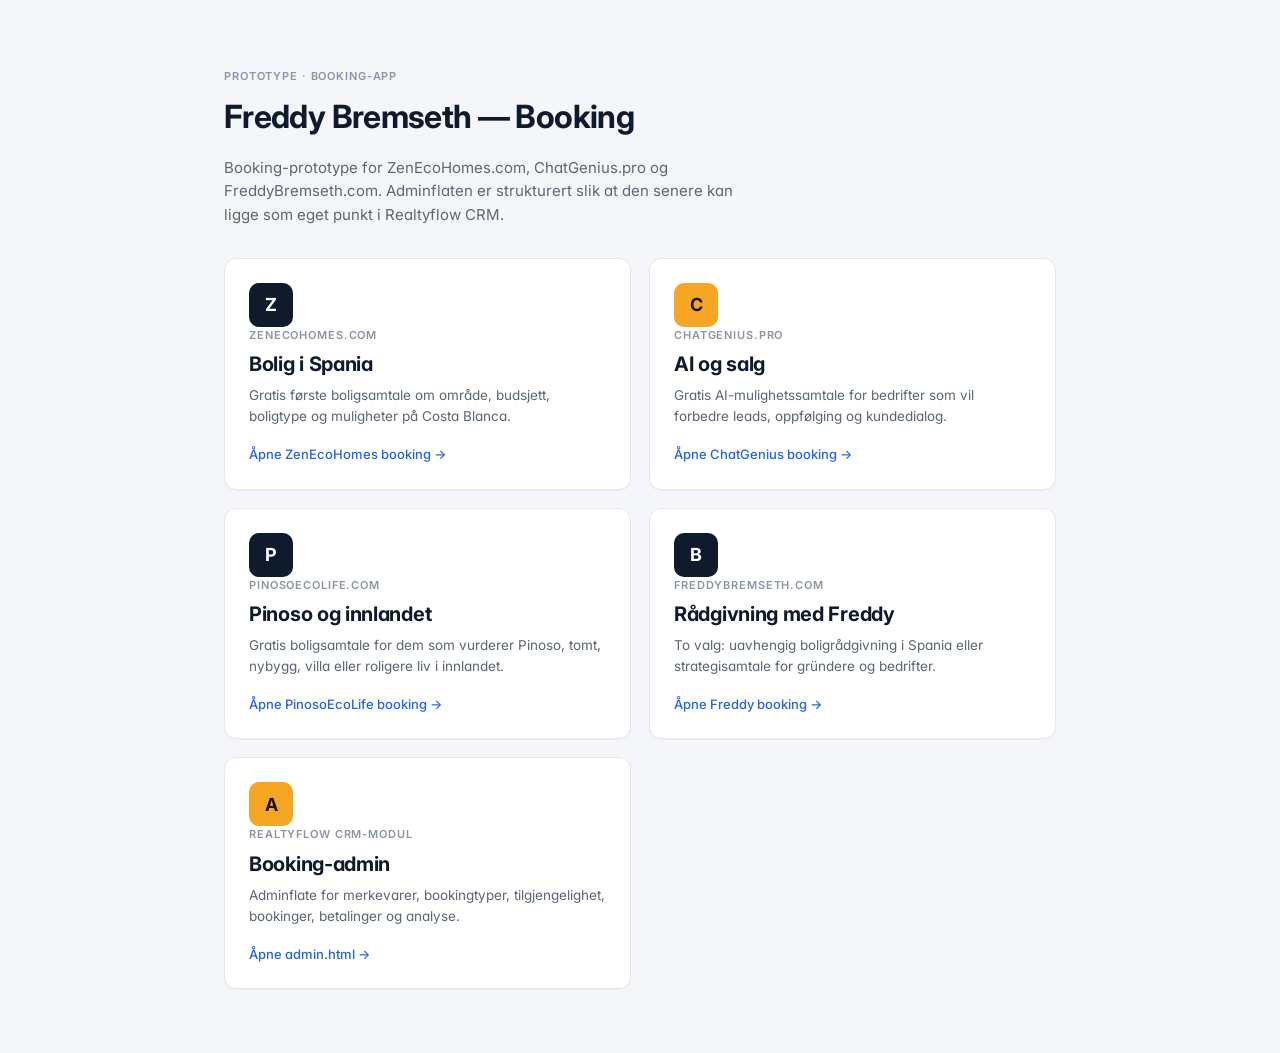
==== index.html @ 7c1a0ae8 "Initial appointment booking app" ====
<!doctype html>
<html lang="no">
<head>
<meta charset="utf-8"/>
<meta name="viewport" content="width=device-width, initial-scale=1"/>
<title>Freddy Bremseth · Booking-prototyper</title>
<link rel="icon" href="data:,"/>
<link href="https://fonts.googleapis.com/css2?family=Inter:wght@400;500;600;700&display=swap" rel="stylesheet"/>
<link rel="stylesheet" href="styles.css"/>
<style>
.wrap { max-width: 880px; margin: 0 auto; padding: 64px 24px; }
.hero h1 { font-size: 32px; letter-spacing: -0.02em; margin: 8px 0; }
.hero p { font-size: 15px; color: var(--muted); max-width: 520px; line-height: 1.55; }
.cards { display: grid; grid-template-columns: repeat(2, 1fr); gap: 18px; margin-top: 32px; }
.tile { display: block; padding: 24px; text-decoration: none; color: var(--ink); transition: border-color 120ms ease, transform 120ms ease; }
.tile:hover { border-color: var(--ink); text-decoration: none; transform: translateY(-1px); }
.tile-eyebrow { font-size: 11px; font-weight: 600; color: var(--muted-2); text-transform: uppercase; letter-spacing: 0.08em; }
.tile-title { font-size: 20px; font-weight: 700; letter-spacing: -0.015em; margin: 6px 0 6px; }
.tile-sub { font-size: 13.5px; color: var(--muted); line-height: 1.55; }
.tile-foot { margin-top: 18px; font-size: 13px; color: var(--link); font-weight: 500; }
.tile-mark { width: 44px; height: 44px; border-radius: 10px; display: inline-flex; align-items: center; justify-content: center; font-weight: 700; font-size: 18px; }
.t-ink { background: var(--ink); color: #fff; }
.t-amber { background: var(--accent); color: var(--accent-ink); }
</style>
</head>
<body>
<div class="wrap">
  <div class="hero">
    <span class="eyebrow">Prototype · Booking-app</span>
    <h1>Freddy Bremseth — Booking</h1>
    <p>Booking-prototype for ZenEcoHomes.com, ChatGenius.pro og FreddyBremseth.com. Adminflaten er strukturert slik at den senere kan ligge som eget punkt i Realtyflow CRM.</p>
  </div>
  <div class="cards">
    <a class="tile card" href="zenecohomes.html">
      <span class="tile-mark t-ink">Z</span>
      <div class="tile-eyebrow">ZenEcoHomes.com</div>
      <div class="tile-title">Bolig i Spania</div>
      <div class="tile-sub">Gratis første boligsamtale om område, budsjett, boligtype og muligheter på Costa Blanca.</div>
      <div class="tile-foot">Åpne ZenEcoHomes booking →</div>
    </a>
    <a class="tile card" href="chatgenius.html">
      <span class="tile-mark t-amber">C</span>
      <div class="tile-eyebrow">ChatGenius.pro</div>
      <div class="tile-title">AI og salg</div>
      <div class="tile-sub">Gratis AI-mulighetssamtale for bedrifter som vil forbedre leads, oppfølging og kundedialog.</div>
      <div class="tile-foot">Åpne ChatGenius booking →</div>
    </a>
    <a class="tile card" href="pinosoecolife.html">
      <span class="tile-mark t-ink">P</span>
      <div class="tile-eyebrow">PinosoEcoLife.com</div>
      <div class="tile-title">Pinoso og innlandet</div>
      <div class="tile-sub">Gratis boligsamtale for dem som vurderer Pinoso, tomt, nybygg, villa eller roligere liv i innlandet.</div>
      <div class="tile-foot">Åpne PinosoEcoLife booking →</div>
    </a>
    <a class="tile card" href="booking.html">
      <span class="tile-mark t-ink">B</span>
      <div class="tile-eyebrow">FreddyBremseth.com</div>
      <div class="tile-title">Rådgivning med Freddy</div>
      <div class="tile-sub">To valg: uavhengig boligrådgivning i Spania eller strategisamtale for gründere og bedrifter.</div>
      <div class="tile-foot">Åpne Freddy booking →</div>
    </a>
    <a class="tile card" href="admin.html">
      <span class="tile-mark t-amber">A</span>
      <div class="tile-eyebrow">Realtyflow CRM-modul</div>
      <div class="tile-title">Booking-admin</div>
      <div class="tile-sub">Adminflate for merkevarer, bookingtyper, tilgjengelighet, bookinger, betalinger og analyse.</div>
      <div class="tile-foot">Åpne admin.html →</div>
    </a>
  </div>
</div>
</body>
</html>
---- styles.css ----
/* ------------------------------------------------------------------
   FreddyBremseth booking — shared styles
   Visual language: Acuity-style. Off-white canvas, white cards,
   navy primary, amber accent, soft borders.
------------------------------------------------------------------ */
:root {
  --bg: #F4F6F9;
  --bg-2: #EEF1F5;
  --card: #FFFFFF;
  --ink: #0F1B2D;            /* deep navy headings + buttons */
  --ink-2: #1F2A3D;
  --muted: #5B6776;
  --muted-2: #8B95A3;
  --line: #E4E8EE;
  --line-2: #EDF0F4;
  --accent: #F5A623;         /* amber CTA / paid badge */
  --accent-ink: #1A1300;
  --accent-soft: #FEF1DC;
  --green: #10B981;
  --green-soft: #DCFCE7;
  --green-ink: #166534;
  --pending: #F59E0B;
  --pending-soft: #FEF3C7;
  --pending-ink: #92400E;
  --link: #2563EB;
  --shadow-sm: 0 1px 2px rgba(15, 27, 45, 0.04);
  --shadow: 0 1px 3px rgba(15, 27, 45, 0.06), 0 1px 2px rgba(15, 27, 45, 0.04);
  --radius: 12px;
  --radius-sm: 8px;
}

* { box-sizing: border-box; }
html, body {
  margin: 0;
  background: var(--bg);
  color: var(--ink);
  font-family: 'Inter', -apple-system, BlinkMacSystemFont, 'Segoe UI', Roboto, sans-serif;
  font-feature-settings: 'cv11', 'ss01';
  -webkit-font-smoothing: antialiased;
  font-size: 14px;
  line-height: 1.5;
}

a { color: var(--link); text-decoration: none; }
a:hover { text-decoration: underline; }

button { font-family: inherit; cursor: pointer; border: 0; background: none; }

/* ---------- shared atoms ---------- */
.card {
  background: var(--card);
  border: 1px solid var(--line);
  border-radius: var(--radius);
  box-shadow: var(--shadow-sm);
}
.card-pad { padding: 22px; }

.badge {
  display: inline-flex; align-items: center; gap: 4px;
  padding: 3px 9px;
  font-size: 11.5px; font-weight: 600;
  border-radius: 999px;
  background: var(--green-soft); color: var(--green-ink);
}
.badge--pending { background: var(--pending-soft); color: var(--pending-ink); }

/* generic icon container */
.icn {
  width: 40px; height: 40px; border-radius: 10px;
  display: inline-flex; align-items: center; justify-content: center;
  flex: 0 0 auto;
}
.icn--ink { background: var(--ink); color: #fff; }
.icn--amber { background: var(--accent); color: var(--accent-ink); }
.icn--soft { background: var(--bg-2); color: var(--ink); }
.icn--leaf { background: #166534; color: #DCFCE7; }
.icn--violet { background: #5B21B6; color: #F5F3FF; }
.icn--blue { background: #1E3A8A; color: #DBEAFE; }

/* primary CTA — amber */
.btn-primary {
  width: 100%;
  background: var(--accent);
  color: var(--accent-ink);
  font-weight: 600;
  font-size: 15px;
  padding: 14px 20px;
  border-radius: 10px;
  letter-spacing: -0.01em;
  transition: filter 120ms ease;
}
.btn-primary:hover { filter: brightness(0.97); }
.btn-primary:disabled { opacity: 0.5; cursor: not-allowed; }

.btn-ink {
  background: var(--ink); color: #fff;
  font-weight: 600; font-size: 13px;
  padding: 10px 16px; border-radius: 8px;
  display: inline-flex; align-items: center; gap: 6px;
}
.btn-ink:hover { background: #1a2740; }

.btn-ghost {
  background: var(--card); color: var(--ink);
  border: 1px solid var(--line);
  font-weight: 500; font-size: 13px;
  padding: 8px 14px; border-radius: 8px;
}
.btn-ghost:hover { background: var(--bg); }

/* link-style action */
.link-action {
  color: var(--link); font-weight: 500; font-size: 13px;
  display: inline-flex; align-items: center; gap: 4px;
}
.link-action:hover { text-decoration: underline; }

/* labels */
.eyebrow {
  font-size: 11px; font-weight: 600;
  letter-spacing: 0.08em; text-transform: uppercase;
  color: var(--muted-2);
}

.h-section { font-size: 16px; font-weight: 600; letter-spacing: -0.01em; }
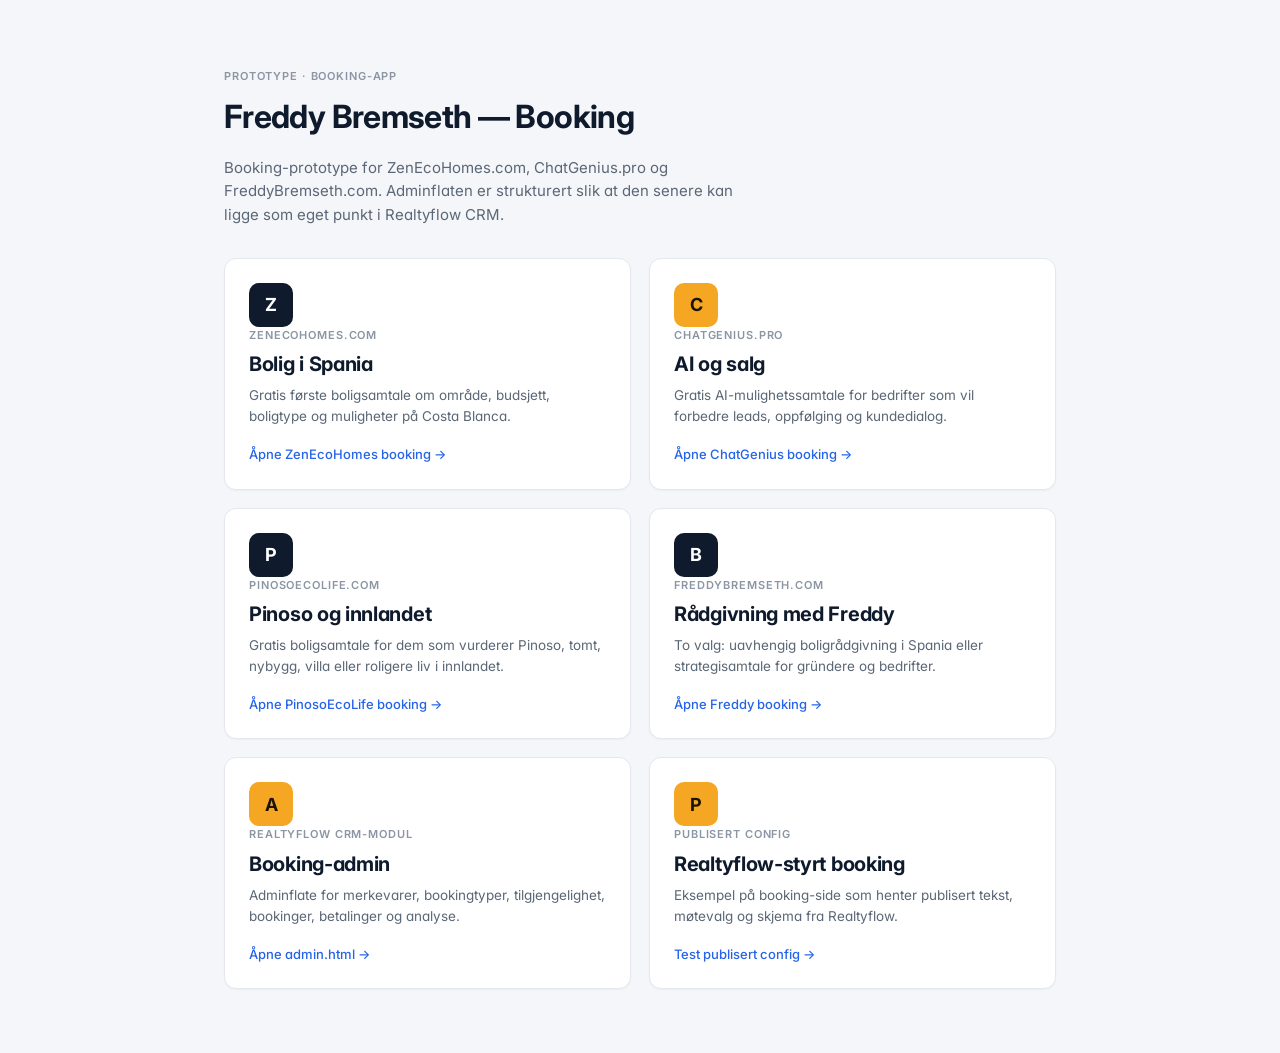
==== commit 3cf3353f: "Support published Realtyflow booking configs" ====
--- a/index.html
+++ b/index.html
@@ -66,6 +66,13 @@
       <div class="tile-sub">Adminflate for merkevarer, bookingtyper, tilgjengelighet, bookinger, betalinger og analyse.</div>
       <div class="tile-foot">Åpne admin.html →</div>
     </a>
+    <a class="tile card" href="booking.html?brand=zen&configUrl=https%3A%2F%2Frealtyflow.chatgenius.pro%2Fapi%2Fpublic%2Fbooking-config%3Fbrand_id%3Dzeneco">
+      <span class="tile-mark t-amber">P</span>
+      <div class="tile-eyebrow">Publisert config</div>
+      <div class="tile-title">Realtyflow-styrt booking</div>
+      <div class="tile-sub">Eksempel på booking-side som henter publisert tekst, møtevalg og skjema fra Realtyflow.</div>
+      <div class="tile-foot">Test publisert config →</div>
+    </a>
   </div>
 </div>
 </body>
